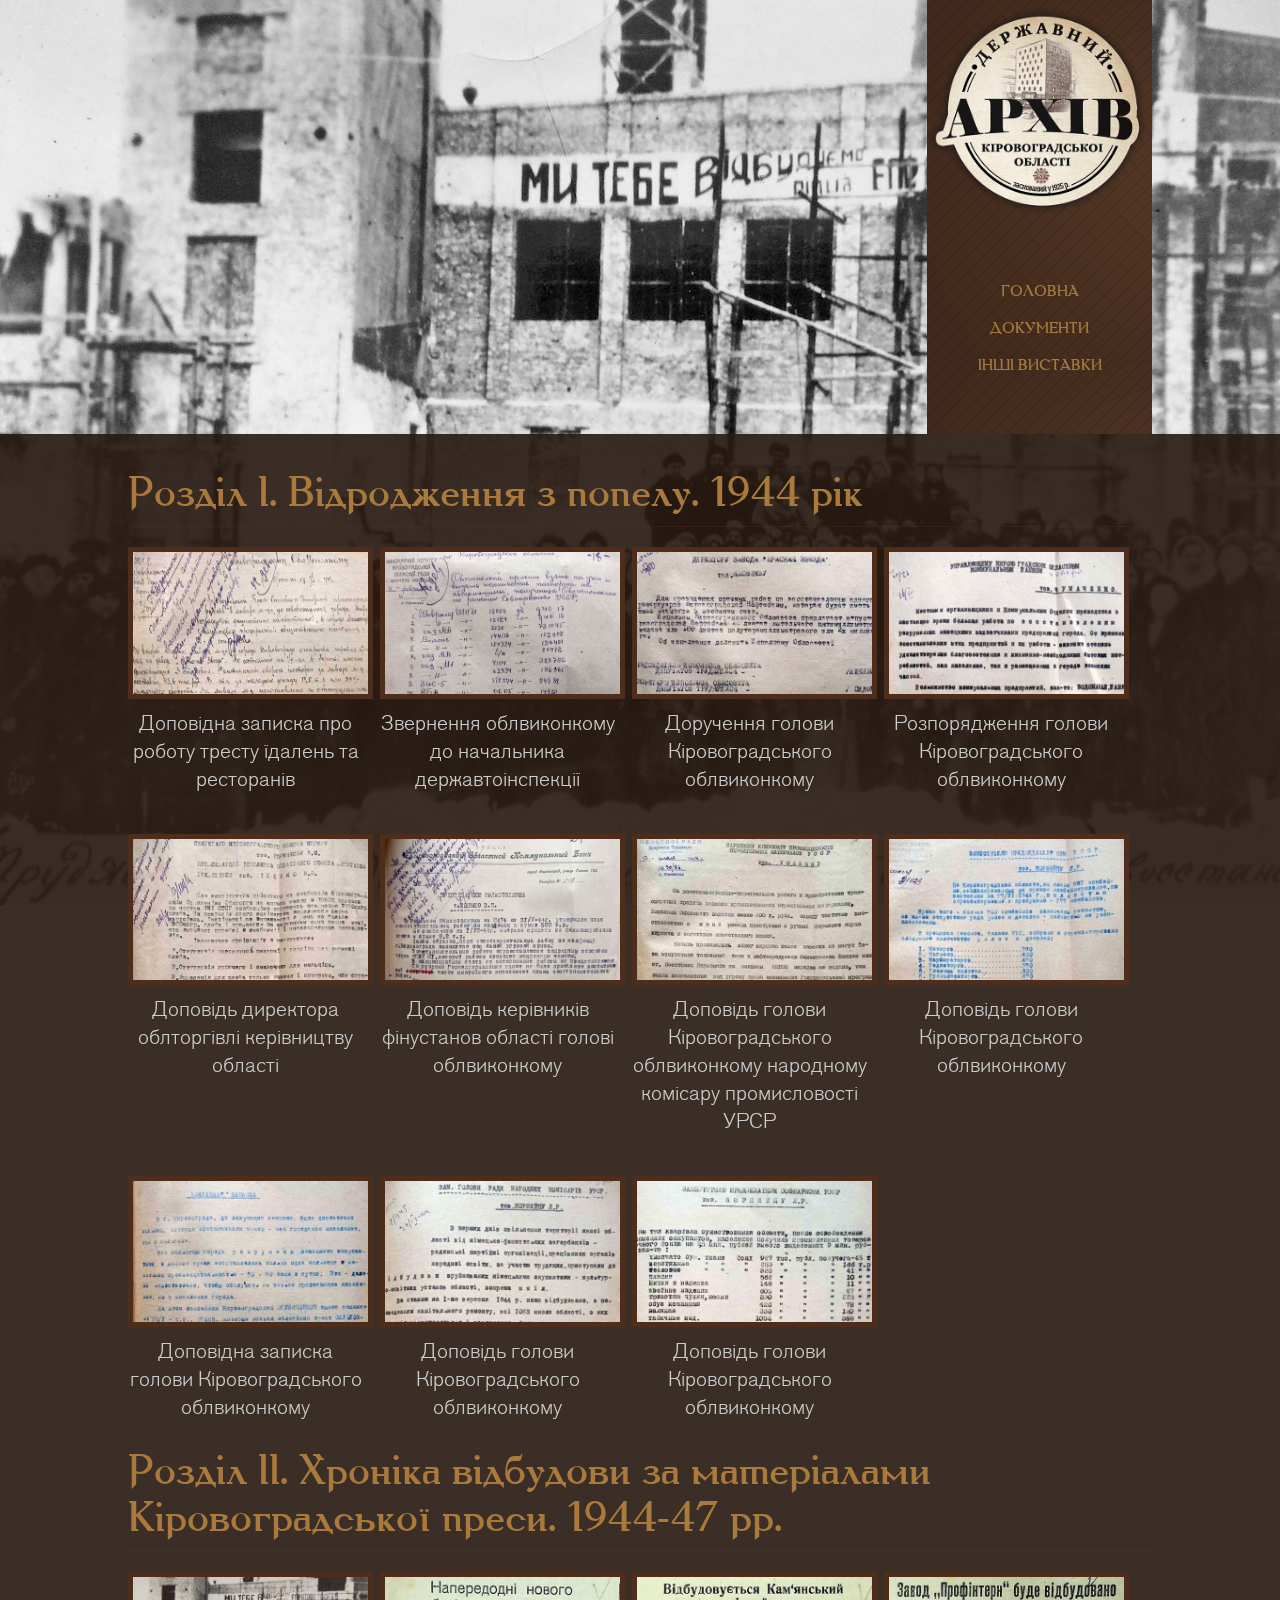
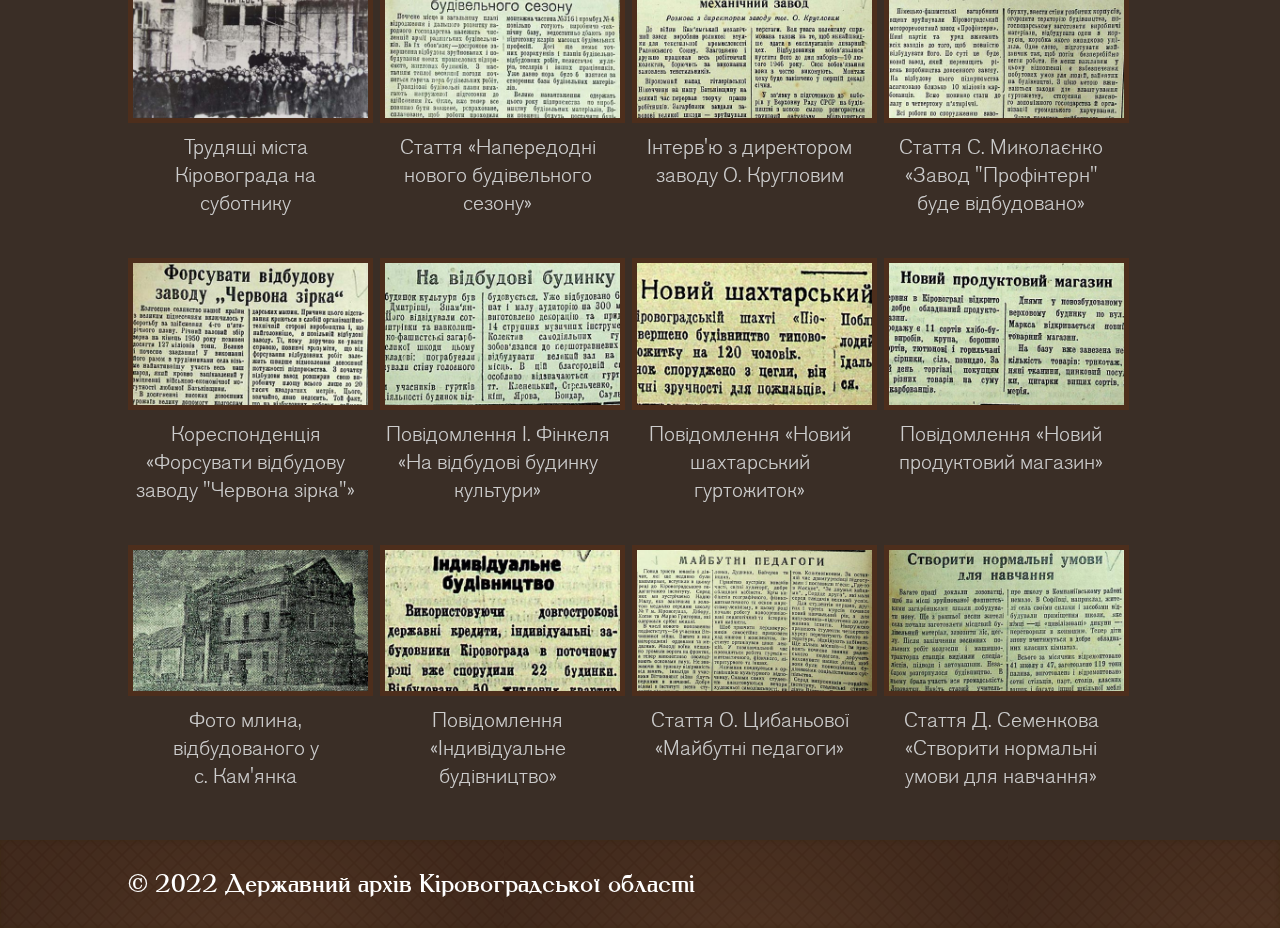
==== gallery.html @ 2d7e711f "This is a new commit for what I originally planned to be amended" ====
<!DOCTYPE HTML>
<html>
<head>
<title>Відбудова Кіровоградщини після Другої світової війни</title>
<meta http-equiv="Content-Type" content="text/html; charset=utf-8" />
<meta name="viewport" content="width=device-width, initial-scale=1, maximum-scale=1">
<link href="css/style.css" rel="stylesheet" type="text/css" media="all">
<link href="css/slider.css" rel="stylesheet" type="text/css" media="all">
<script src="js/jquery.min.js" type="text/javascript"></script>
<script src="js/slidermodernizr.custom.js"></script>
<script src="js/jquery.lighter.js" type="text/javascript"></script>
<link href="css/jquery.lighter.css" rel="stylesheet" type="text/css" />

</head>
<body>
  <!------ Background slider ------->
 	<div class="slider">
 	      <ul id="cbp-bislideshow" class="cbp-bislideshow">
					<li><img src="images/1.jpg" alt="image01"/></li>
               </ul>   
	    <script src="js/jquery.imagesloaded.min.js"></script>
		<script src="js/cbpBGSlideshow.min.js"></script>
		<script>
			$(function() {
				cbpBGSlideshow.init();
			});
		</script>
	 </div>
	 <!------ End Background slider ------->
	    <div class="wrap">
	        <div class="header">
	        	<div class="header_top">
					<div class="logo">
						<h1><a href="index.html"><img src="images/logo_dako.png" alt=""/></a></h1>
					</div>

					<div class="menu">
				     <ul class = "nice-menu" >
				       <li><a href="index.html">Головна</a></li>
				       <li><a href="#" class="active">Документи</a></li>
				       <li><a href="http://dakiro.kr-admin.gov.ua/exhibition.php#%D0%92%D0%B8%D1%81%D1%82%D0%B0%D0%B2%D0%BA%D0%B8" target="_blank">Інші виставки</a></li>
				     </ul>
                  </div>   

                </div>
             </div>
          </div>
          <div class="content">
           <div class="content_top">
           	 <div class="wrap">
           	   <h3>Розділ І. Відродження з попелу. 1944 рік</h3>
	           <div class="section group">
			   <div class="grid_1_of_4 images_1_of_4">
					 <a href="#img1_b" class="b-link-stripe b-animate-go  swipebox link-doc"><img src="images/img1.jpg" alt="" class="img-responsive"></a>
					<p class="klyatva">Доповідна записка про роботу тресту їдалень та ресторанів</p>
				</div>
				<div class="grid_1_of_4 images_1_of_4">
					<a href="#img2_b" class="b-link-stripe b-animate-go  swipebox"><img src="images/img2.jpg" alt="" class="img-responsive"></a>
					<p class="klyatva">Звернення облвиконкому до начальника державтоінспекції</p>
				</div>
				<div class="grid_1_of_4 images_1_of_4">
					<a href="#img3_b" class="b-link-stripe b-animate-go  swipebox" ><img src="images/img3.jpg" alt="" class="img-responsive"></a>
					<p class="klyatva">Доручення голови Кіровоградського облвиконкому</p>
				</div>
				<div class="grid_1_of_4 images_1_of_4">
					<a href="#img4_b" class="b-link-stripe b-animate-go  swipebox" ><img src="images/img4.jpg" alt="" class="img-responsive"></a>
					<p class="klyatva">Розпорядження голови Кіровоградського облвиконкому</p>
				</div>
		   </div>

		   <div class="section group">
				<div class="grid_1_of_4 images_1_of_4">
					<a href="#img5_b" class="b-link-stripe b-animate-go  swipebox" ><img src="images/img5.jpg" alt="" class="img-responsive"></a>
					<p class="klyatva">Доповідь директора облторгівлі керівництву області</p>
				</div>
				<div class="grid_1_of_4 images_1_of_4">
					<a href="#img6_b" class="b-link-stripe b-animate-go  swipebox" ><img src="images/img6.jpg" alt="" class="img-responsive"></a>
					<p class="klyatva">Доповідь керівників фінустанов області голові облвиконкому</p>
				</div>
				<div class="grid_1_of_4 images_1_of_4">
					<a href="#img7_b" class="b-link-stripe b-animate-go  swipebox" ><img src="images/img7.jpg" alt="" class="img-responsive"></a>
					<p class="klyatva">Доповідь голови Кіровоградського облвиконкому народному комісару промисловості УРСР</p>
				</div>
				<div class="grid_1_of_4 images_1_of_4">
					<a href="#img8_b" class="b-link-stripe b-animate-go  swipebox" ><img src="images/img8.jpg" alt="" class="img-responsive"></a>
					<p class="klyatva">Доповідь голови Кіровоградського облвиконкому</p>
				</div>
		   </div>

			<div class="section group">
                <div class="grid_1_of_4 images_1_of_4">
                    <a href="#img9_b" class="b-link-stripe b-animate-go  swipebox" ><img src="images/img9.jpg" alt="" class="img-responsive"></a>
					<p class="klyatva">Доповідна записка голови Кіровоградського облвиконкому</p>
				</div>
                <div class="grid_1_of_4 images_1_of_4">
                    <a href="#img10_b" class="b-link-stripe b-animate-go  swipebox" ><img src="images/img10.jpg" alt="" class="img-responsive"></a>
					<p class="klyatva">Доповідь голови Кіровоградського облвиконкому </p>
				</div>
                <div class="grid_1_of_4 images_1_of_4">
                    <a href="#img11_b" class="b-link-stripe b-animate-go  swipebox" ><img src="images/img11.jpg" alt="" class="img-responsive"></a>
					<p class="klyatva">Доповідь голови Кіровоградського облвиконкому</p>
				</div>
		    </div>

				 <h3>Розділ ІІ. Хроніка відбудови за матеріалами Кіровоградської преси. 1944-47 рр.</h3>
				 <div class="section group">
					 <div class="grid_1_of_4 images_1_of_4">
						 <a href="#II_img1_b" class="b-link-stripe b-animate-go  swipebox link-doc"><img src="images/II_img1.jpg" alt="" class="img-responsive"></a>
						 <p class="klyatva">Трудящі міста Кіровограда на суботнику</p>
					 </div>
					 <div class="grid_1_of_4 images_1_of_4">
						 <a href="#II_img2_b" class="b-link-stripe b-animate-go  swipebox"><img src="images/II_img2.jpg" alt="" class="img-responsive"></a>
						 <p class="klyatva">Стаття «Напередодні нового будівельного сезону»</p>
					 </div>
					 <div class="grid_1_of_4 images_1_of_4">
						 <a href="#II_img3_b" class="b-link-stripe b-animate-go  swipebox" ><img src="images/II_img3.jpg" alt="" class="img-responsive"></a>
						 <p class="klyatva">Інтерв'ю з директором заводу О.&nbsp;Кругловим</p>
					 </div>
					 <div class="grid_1_of_4 images_1_of_4">
						 <a href="#II_img4_b" class="b-link-stripe b-animate-go  swipebox" ><img src="images/II_img4.jpg" alt="" class="img-responsive"></a>
						 <p class="klyatva">Стаття С. Миколаєнко «Завод "Профінтерн" буде відбудовано»</p>
					 </div>
				 </div>

				 <div class="section group">
					 <div class="grid_1_of_4 images_1_of_4">
						 <a href="#II_img5_b" class="b-link-stripe b-animate-go  swipebox link-doc"><img src="images/II_img5.jpg" alt="" class="img-responsive"></a>
						 <p class="klyatva">Кореспонденція «Форсувати відбудову заводу "Червона зірка"»</p>
					 </div>
					 <div class="grid_1_of_4 images_1_of_4">
						 <a href="#II_img6_b" class="b-link-stripe b-animate-go  swipebox"><img src="images/II_img6.jpg" alt="" class="img-responsive"></a>
						 <p class="klyatva">Повідомлення І.&nbsp;Фінкеля «На відбудові будинку культури»</p>
					 </div>
					 <div class="grid_1_of_4 images_1_of_4">
						 <a href="#II_img7_b" class="b-link-stripe b-animate-go  swipebox" ><img src="images/II_img7.jpg" alt="" class="img-responsive"></a>
						 <p class="klyatva">Повідомлення «Новий шахтарський гуртожиток»</p>
					 </div>
					 <div class="grid_1_of_4 images_1_of_4">
						 <a href="#II_img8_b" class="b-link-stripe b-animate-go  swipebox" ><img src="images/II_img8.jpg" alt="" class="img-responsive"></a>
						 <p class="klyatva">Повідомлення «Новий продуктовий магазин»</p>
					 </div>
				 </div>

				 <div class="section group">
					 <div class="grid_1_of_4 images_1_of_4">
						 <a href="#II_img9_b" class="b-link-stripe b-animate-go  swipebox link-doc"><img src="images/II_img9.jpg" alt="" class="img-responsive"></a>
						 <p class="klyatva">Фото млина, відбудованого у с.&nbsp;Кам'янка</p>
					 </div>
					 <div class="grid_1_of_4 images_1_of_4">
						 <a href="#II_img10_b" class="b-link-stripe b-animate-go  swipebox"><img src="images/II_img10.jpg" alt="" class="img-responsive"></a>
						 <p class="klyatva">Повідомлення «Індивідуальне будівництво»</p>
					 </div>
					 <div class="grid_1_of_4 images_1_of_4">
						 <a href="#II_img11_b" class="b-link-stripe b-animate-go  swipebox" ><img src="images/II_img11.jpg" alt="" class="img-responsive"></a>
						 <p class="klyatva">Стаття О.&nbsp;Цибаньової «Майбутні педагоги»</p>
					 </div>
					 <div class="grid_1_of_4 images_1_of_4">
						 <a href="#II_img12_b" class="b-link-stripe b-animate-go  swipebox" ><img src="images/II_img12.jpg" alt="" class="img-responsive"></a>
						 <p class="klyatva">Стаття Д.&nbsp;Семенкова «Створити нормальні умови для навчання»</p>
					 </div>
				 </div>
				 </div>
         </div>
			   <!-- Lightbox begin -->
			   <a href="#close" class="lightbox" id="img1_b">
				   <div class="light-div group">
					   <p class="light-div-box-text-header">Доповідна записка про роботу тресту їдалень та ресторанів <br>після звільнення міста Кіровограда від гітлерівських загарбників.</p><br>
					   <p class="light-div-box-text" style="text-align: center">ДАКірО, Ф.Р-2860, оп.1, спр. 252, арк. 17, 17 зв.</p>
					   <img src="images/doc1.1.jpg">
					   <img src="images/doc1.2.jpg">
				   </div>
			   </a>
			   <a href="#close" class="lightbox" id="img2_b">
				   <div class="light-div group">
					   <p class="light-div-box-text-header">Звернення облвиконкому до начальника державтоінспекції УМ НКВС у Кіровоградській області <br>про взяття на облік автомобілів, отриманих за рішення Раднаркому УРСР.</p><br>
					   <p class="light-div-box-text" style="text-align: center">ДАКірО, Ф.Р-2860, оп.1, спр. 252, арк. 18</p>
					   <img src="images/doc2.jpg"><br>
				   </div>
			   </a>
			   <a href="#close" class="lightbox" id="img3_b">
				   <div class="light-div group">
					   <p class="light-div-box-text-header">Доручення голови Кіровоградського облвиконкому про виділення листового заліза для ремонту резервуарів <br>нафтобази надіслане до виконання директору заводу «Червона зірка».</p><br>
					   <p class="light-div-box-text" style="text-align: center">ДАКірО, Ф.Р-2860, оп.1, спр. 252, арк. 60</p>
					   <img src="images/doc3.jpg">
				   </div>
			   </a>
			   <a href="#close" class="lightbox" id="img4_b">
				   <div class="light-div group">
					   <p class="light-div-box-text-header-many">Розпорядження голови Кіровоградського облвиконкому <br>керуючому Кіровоградським обласним комунальним банком про кредитування комунальних установ міста.</p><br>
					   <p class="light-div-box-text" style="text-align: center">ДАКірО, Ф.Р-2860, оп.1, спр. 252, арк. 63</p>
					   <img src="images/doc4.jpg"><br>
				   </div>
			   </a>
			   <a href="#close" class="lightbox" id="img5_b">
				   <div class="light-div group">
					   <p class="light-div-box-text-header">Доповідь директора облторгівлі керівництву області <br>про проблеми з постачанням області продовольчими товарами.</p><br>
					   <p class="light-div-box-text" style="text-align: center">ДАКірО, Ф.Р-2860, оп.1, спр. 252, арк. 161, 161 зв.</p>
					   <img src="images/doc5.1.jpg"><br>
					   <img src="images/doc5.2.jpg"><br>
				   </div>
			   </a>
			   <a href="#close" class="lightbox" id="img6_b">
				   <div class="light-div group">
					   <p class="light-div-box-text-header-many">Доповідь керівників фінустанов області голові облвиконкому <br>про стан фінансування відновлення житлового фонду м. Кіровограда.</p><br>
					   <p class="light-div-box-text" style="text-align: center">ДАКірО, Ф.Р-2860, оп.1, спр. 246, арк. 324, 324 зв.</p>
					   <img src="images/doc6.1.jpg">
					   <img src="images/doc6.2.jpg">
				   </div>
			   </a>
			   <a href="#close" class="lightbox" id="img7_b">
				   <div class="light-div group">
					   <p class="light-div-box-text-header-many">Доповідь голови Кіровоградського облвиконкому народному комісару промисловості УРСР <br>про стан забезпечення паливом та будівельними матеріалами для відбудови області.</p><br>
					   <p class="light-div-box-text" style="text-align: center">ДАКірО, Ф.Р-2860, оп.1, спр. 251, арк. 32</p>
					   <img src="images/doc7.jpg">
				   </div>
			   </a>
			   <a href="#close" class="lightbox" id="img8_b">
				   <div class="light-div group">
					   <p class="light-div-box-text-header">Доповідь голови Кіровоградського облвиконкому <br>заступнику голови українського уряду про стан ремонту комбайнів в області. </p><br>
					   <p class="light-div-box-text" style="text-align: center">ДАКірО, Ф.Р-2860, оп.1, спр. 251, арк. 33</p>
					   <img src="images/doc8.jpg"><br>
				   </div>
			   </a>
			   <a href="#close" class="lightbox" id="img9_b">
				   <div class="light-div group">
					   <p class="light-div-box-text-header-many">Доповідна записка голови Кіровоградського облвиконкому <br>заступнику голови раднаркому УРСР про необхідність будівництва млинів у м. Кіровограді.</p><br>
					   <p class="light-div-box-text" style="text-align: center">ДАКірО, Ф.Р-2860, оп.1, спр. 251, арк. 41</p>
					   <img src="images/doc9.jpg">
				   </div>
			   </a>
			   <a href="#close" class="lightbox" id="img10_b">
				   <div class="light-div group">
					   <p class="light-div-box-text-header-many">Доповідь голови Кіровоградського облвиконкому <br>заступнику голови українського уряду про відбудову шкіл у Кіровоградській області. </p><br>
					   <p class="light-div-box-text" style="text-align: center">ДАКірО, Ф.Р-2860, оп.1, спр. 251, арк. 52</p>
					   <img src="images/doc10.jpg"><br>
				   </div>
			   </a>
			   <a href="#close" class="lightbox" id="img11_b">
				   <div class="light-div group">
					   <p class="light-div-box-text-header-many">Доповідь голови Кіровоградського облвиконкому <br>заступнику голови українського уряду про забезпечення області промисловими товарами широкого вжитку. </p><br>
					   <p class="light-div-box-text" style="text-align: center">ДАКірО, Ф. Р-2860, оп.1, спр. 251, арк. 82</p>
					   <img src="images/doc11.jpg"><br>
				   </div>
			   </a>

			  <a href="#close" class="lightbox" id="II_img1_b">
				  <div class="light-div group">
					  <p class="light-div-box-text-header-many">Трудящі міста Кіровограда на суботнику з відбудови Кіровоградської електростанції.</p><br>
					  <p class="light-div-box-text" style="text-align: center">ДАКірО, колекція фотодокументів, П-8573</p>
					  <img src="images/IIdoc_1.jpg"><br>
				  </div>
			  </a>
			  <a href="#close" class="lightbox" id="II_img2_b">
				  <div class="light-div group">
					  <p class="light-div-box-text-header-many">Стаття «Напередодні нового будівельного сезону» <br>про проблеми та перспективи будівельних планів на Кіровоградщині.</p><br>
					  <p class="light-div-box-text" style="text-align: center">ДАКірО, ДІФ, газета «Кіровоградська правда», 03.03.1946, № 46, с. 1, інв. № 1459</p>
					  <img src="images/IIdoc_2.jpg"><br>
				  </div>
			  </a>
			  <a href="#close" class="lightbox" id="II_img3_b">
				  <div class="light-div group">
					  <p class="light-div-box-text-header-many">Інтерв'ю з директором заводу О.&nbsp;Кругловим <br>«Відбудовується Кам'янський механічний завод».</p><br>
					  <p class="light-div-box-text" style="text-align: center">ДАКірО, ДІФ, газета «Кіровоградська правда», 29.12.1945, №241, с. 1, інв. № 1456</p>
					  <img src="images/IIdoc_3.jpg"><br>
				  </div>
			  </a>
			  <a href="#close" class="lightbox" id="II_img4_b">
				  <div class="light-div group">
					  <p class="light-div-box-text-header-many">Стаття С. Миколаєнко «Завод "Профінтерн" буде відбудовано». </p><br>
					  <p class="light-div-box-text" style="text-align: center">ДАКірО, ДІФ, газета «Кіровоградська правда», 06.04.1946, № 70, с. 2, інв. № 1460</p>
					  <img src="images/IIdoc_4.jpg"><br>
				  </div>
			  </a>
			  <a href="#close" class="lightbox" id="II_img5_b">
				  <div class="light-div group">
					  <p class="light-div-box-text-header-many">Кореспонденція «Форсувати відбудову заводу "Червона зірка"».</p><br>
					  <p class="light-div-box-text" style="text-align: center">ДАКірО, ДІФ, газета «Кіровоградська правда», 07.04.1946, № 71, с. 1, інв. № 1460</p>
					  <img src="images/IIdoc_5.jpg"><br>
				  </div>
			  </a>
			  <a href="#close" class="lightbox" id="II_img6_b">
				  <div class="light-div group">
					  <p class="light-div-box-text-header-many">Повідомлення І. Фінкеля «На відбудові будинку культури» <br>про заклад культури с. Дмитрівка Знам’янського району.</p><br>
					  <p class="light-div-box-text" style="text-align: center">ДАКірО, ДІФ, газета «Кіровоградська правда», 28.04.1946, № 84, с. 3, інв. № 1460</p>
					  <img src="images/IIdoc_6.jpg"><br>
				  </div>
			  </a>
			  <a href="#close" class="lightbox" id="II_img7_b">
				  <div class="light-div group">
					  <p class="light-div-box-text-header-many">Повідомлення «Новий шахтарський гуртожиток».</p><br>
					  <p class="light-div-box-text" style="text-align: center">ДАКірО, ДІФ, газета «Кіровоградська правда», 11.06.1946, № 113, с. 5, інв. № 1462</p>
					  <img src="images/IIdoc_7.jpg"><br>
				  </div>
			  </a>
			  <a href="#close" class="lightbox" id="II_img8_b">
				  <div class="light-div group">
					  <p class="light-div-box-text-header-many">Повідомлення «Новий продуктовий магазин».</p><br>
					  <p class="light-div-box-text" style="text-align: center">ДАКірО, ДІФ, газета «Кіровоградська правда», 14.06.1946, № 115, с. 4, інв. № 1462</p>
					  <img src="images/IIdoc_8.jpg"><br>
				  </div>
			  </a>
			  <a href="#close" class="lightbox" id="II_img9_b">
				  <div class="light-div group">
					  <p class="light-div-box-text-header-many">Фото млина, відбудованого у с. Кам'янка. Автор – Г. Вєрушкін.</p><br>
					  <p class="light-div-box-text" style="text-align: center">ДАКірО, ДІФ, газета «Кіровоградська правда», 16.06.1946, № 117, с.35, інв. № 1462</p>
					  <img src="images/IIdoc_9.jpg"><br>
				  </div>
			  </a>
			  <a href="#close" class="lightbox" id="II_img10_b">
				  <div class="light-div group">
					  <p class="light-div-box-text-header-many">Повідомлення «Індивідуальне будівництво».</p><br>
					  <p class="light-div-box-text" style="text-align: center">ДАКірО, ДІФ, газета «Кіровоградська правда», 19.06.1946, № 119, с. 1, інв. № 1462</p>
					  <img src="images/IIdoc_10.jpg"><br>
				  </div>
			  </a>
			  <a href="#close" class="lightbox" id="II_img11_b">
				  <div class="light-div group">
					  <p class="light-div-box-text-header-many">Стаття О. Цибаньової «Майбутні педагоги» <br>про відновлення діяльності Кіровоградського педагогічного інституту.</p><br>
					  <p class="light-div-box-text" style="text-align: center">ДАКірО, ДІФ, газета «Кіровоградська правда», 22.09.1946, № 187, с. 2, інв. № 1465</p>
					  <img src="images/IIdoc_11.jpg"><br>
				  </div>
			  </a>
			  <a href="#close" class="lightbox" id="II_img12_b">
				  <div class="light-div group">
					  <p class="light-div-box-text-header-many">Стаття Д. Семенкова «Створити нормальні умови для навчання» <br>про відбудову середньої школи у с. Лозоватка.</p><br>
					  <p class="light-div-box-text" style="text-align: center">ДАКірО, ДІФ, газета «Кіровоградська правда», 09.07.1947, № 148, с. 5, інв. № 1470</p>
					  <img src="images/IIdoc_12.jpg"><br>
				  </div>
			  </a>






			   <!-- Lightbox end -->
       </div>




	   <!--<link rel="stylesheet" href="css/swipebox.css">
		<script src="js/jquery.swipebox.min.js"></script> 
		<script type="text/javascript">
					jQuery(function($) {
						$(".swipebox").swipebox();
					});
		</script>-->
     </div>
             <div class="footer">
              	 <div class="wrap">
              	 	<div class="copy_right">
				       <h4>&copy; 2022 Державний архів Кіровоградської області</h4>
		      	    </div>
          		 </div>
            </div> 	  
     </body>
 </html>
---- css/style.css ----
/* reset */
html,body,div,span,applet,object,iframe,h1,h2,h3,h4,h5,h6,p,blockquote,pre,a,abbr,acronym,address,big,cite,code,del,dfn,em,img,ins,kbd,q,s,samp,small,strike,strong,sub,sup,tt,var,b,u,i,dl,dt,dd,ol,nav ul,nav li,fieldset,form,label,legend,table,caption,tbody,tfoot,thead,tr,th,td,article,aside,canvas,details,embed,figure,figcaption,footer,header,hgroup,menu,nav,output,ruby,section,summary,time,mark,audio,video{margin:0;padding:0;border:0;font-size:100%;font:inherit;vertical-align:baseline;}
article, aside, details, figcaption, figure,footer, header, hgroup, menu, nav, section {display: block;}
ol,ul{list-style:none;margin:0;padding:0;}
blockquote,q{quotes:none;}
blockquote:before,blockquote:after,q:before,q:after{content:'';content:none;}
table{border-collapse:collapse;border-spacing:0;}
/* start editing from here */
a{text-decoration:none;}
.txt-rt{text-align:right;}/* text align right */
.txt-lt{text-align:left;}/* text align left */
.txt-center{text-align:center;}/* text align center */
.float-rt{float:right;}/* float right */
.float-lt{float:left;}/* float left */
.clear{clear:both;}/* clear float */
.pos-relative{position:relative;}/* Position Relative */
.pos-absolute{position:absolute;}/* Position Absolute */
.vertical-base{	vertical-align:baseline;}/* vertical align baseline */
.vertical-top{	vertical-align:top;}/* vertical align top */
.underline{	padding-bottom:5px;	border-bottom: 1px solid #eee; margin:0 0 20px 0;}/* Add 5px bottom padding and a underline */
nav.vertical ul li{	display:block;}/* vertical menu */
nav.horizontal ul li{	display: inline-block;}/* horizontal menu */
img{max-width:100%;}
/*end reset*/
@font-face {
      font-family: 'caviar_dreamsregular';
      src: url(../fonts/CaviarDreams-webfont.ttf) format('truetype');
}
@font-face {
    font-family: 'fontleroybrownregular';
    src:url(../fonts/FontleroyBrown-webfont.ttf) format('truetype');
}
@font-face {
	font-family: 'behrens_antiquaregular';
	src: url('../fonts/behrens_antiqua_regular-webfont.eot');
	src: url('../fonts/behrens_antiqua_regular-webfont.eot?#iefix') format('embedded-opentype'),
	url('../fonts/behrens_antiqua_regular-webfont.woff2') format('woff2'),
	url('../fonts/behrens_antiqua_regular-webfont.woff') format('woff'),
	url('../fonts/behrens_antiqua_regular-webfont.ttf') format('truetype'),
	url('../fonts/behrens_antiqua_regular-webfont.svg#behrens_antiquaregular') format('svg');
	font-weight: normal;
	font-style: normal;
}
@font-face {
	font-family: 'Banco';
	src: url('../fonts/subset-BancoNormal.eot');
	src: url('../fonts/subset-BancoNormal.eot?#iefix') format('embedded-opentype'),
	url('../fonts/subset-BancoNormal.woff2') format('woff2'),
	url('../fonts/subset-BancoNormal.woff') format('woff'),
	url('../fonts/subset-BancoNormal.ttf') format('truetype'),
	url('../fonts/subset-BancoNormal.svg#BancoNormal') format('svg');
	font-weight: normal;
	font-style: normal;
}
@font-face {
	font-family: 'cubadak_rus_by_daymariusRg';
	src: url('../fonts/cubadak-webfont.eot');
	src: url('../fonts/cubadak-webfont.eot?#iefix') format('embedded-opentype'),
	url('../fonts/cubadak-webfont.woff2') format('woff2'),
	url('../fonts/cubadak-webfont.woff') format('woff'),
	url('../fonts/cubadak-webfont.ttf') format('truetype');
	font-weight: normal;
	font-style: normal;
}
@font-face {
	font-family: 'akzidenz-grotesk_prolight';
	src: url('../fonts/akzidenzgroteskpro-light-webfont.eot');
	src: url('../fonts/akzidenzgroteskpro-light-webfont.eot?#iefix') format('embedded-opentype'),
	url('../fonts/akzidenzgroteskpro-light-webfont.woff2') format('woff2'),
	url('../fonts/akzidenzgroteskpro-light-webfont.woff') format('woff'),
	url('../fonts/akzidenzgroteskpro-light-webfont.ttf') format('truetype');
	font-weight: normal;
	font-style: normal;
}


body{
	 font-family:Arial, Helvetica, sans-serif;
	  background:url(../images/2.jpg) no-repeat center fixed;
     -webkit-background-size: cover;
	 -moz-background-size: cover;
	-o-background-size: cover;
	 background-size: cover;
	 background-position: center;
 }
.klyatva{
	font-family: 'akzidenz-grotesk_prolight';
	display: block;
	margin: 0 auto;
	color: #CCCCCC;
	font-size: 1.3em;
	text-align: center;
	padding-top: 10px;
}
 .wrap {
	width:80%;
	margin: 0 auto;
	transition:all .2s linear;
	-moz-transition:all .2s linear;/* firefox */
	-webkit-transition:all .2s linear; /* safari and chrome */
	-o-transition:all .2s linear; /* opera */
	-ms-transition:all .2s linear;
}
.header{
	 float:right;
	 width:225px;
	 clear:both;
}
.header_top{
	background:url(../images/bg.png);
}
.menu {
	padding:50px 0;
}
.menu li a{
  display:block;
  font-size:1em;
  color:#A3793D;
  font-family: 'behrens_antiquaregular';
  padding:10px 0px;
  text-align:center;
  text-transform:uppercase;
	 -webkit-transition: all .9s;
	-moz-transition: all .9s;
	-o-transition: all .9s;
	-ms-transition: all .9s;
	transition: all .9s;
}
.menu li:hover a{
  background:url(../images/menu-hover.png) center ;
  color:#FFF;
}
.menu li:active a{
	background:url(../images/menu-hover.png) center ;
	color:#FFF;
}
a.documents{
	color:#CC9966;
}
a.documents:hover{
	text-decoration: underline;

}
.logo {
	text-align:center;
}
/**** Content *****/
.introduction {
	padding: 30px 0;
	background:rgba(39, 22, 11, 0.91);
	clear:both;
}
.section {
	clear: both;
	padding: 0px;
	margin: 0px;
}
.group:before,
.group:after {
    content:"";
    display:table;
}
.group:after {
    clear:both;
}
.group {
    zoom:1;
}
.cont{
	display: block;
	float:left;
	margin: 1% 0 1% 0;
}
.rsidebar{
	display: block;
	float:left;
	margin: 1% 1.6% 1% 0;
} 	
.introduction_desc {
	width: 63.1%;
	padding:1.5%; 
}
.introduction_img {
	width: 29.2%;
	padding:0 1.5%; 
}
.introduction-img img{
	border:5px solid #4D2E1C;
}
.introduction-img img:hover{
	box-shadow: 0 0 10px 5px rgba(153, 102, 51, 1);
	transition-duration: .2s;
}
.introduction  h1{
	font-family: 'cubadak_rus_by_daymariusRg';
	font-weight: 400;
	font-size:3.5em;
	color:#FFF;
}
.introduction  h1 span{
	color:#A5793A;
	font-weight: 300;

}
.introduction  p{
	font-family: 'akzidenz-grotesk_prolight';
	font-size:1.4em;
	color: #fcf4ce;
	padding-top:10px;
	line-height:1.3em;
	text-indent: 24px;
}
/**** Footer *****/
.footer{
	padding:30px 0;
	background:url(../images/bg.png);
	clear:both;	
	box-shadow:inset 0px 0px 5px rgba(56, 40, 15, 0.6);
	-webkit-box-shadow:inset 0px 0px 5px rgba(56, 40, 15, 0.6);
	-moz-box-shadow:inset 0px 0px 5px rgba(56, 40, 15, 0.6);
	-o-box-shadow:inset 0px 0px 5px rgba(56, 40, 15, 0.6);
}
.copy_right{
	text-align:left;
 }
 .copy_right h4{
	font-size:1.7em;
	color:#FFF;
	 font-family: 'behrens_antiquaregular';
 }
 .copy_right h4 span{
 	text-transform: uppercase;
	font-size: 3em;
	color:#AA7A3D;
	vertical-align:middle;
 }
 .copy_right h4 a{
   color:#EEE;
   text-decoration:underline;
   transition: all 300ms!important;
	-webkit-transition: all 300ms!important;
	-moz-transition: all 300ms!important;
 }
 .copy_right h4 a:hover{
 	color:#FFF;
	text-decoration:none;
 }
 /***** ABout ******/
.content_top{
	padding: 30px 0;
	background:rgba(39, 25, 16, 0.91);
	clear:both;
}
/*  GRID OF THREE   ============================================================================= */
.section {
	clear: both;
	padding: 0px;
	margin: 0px;
}
.group:before,
.group:after {
    content:"";
    display:table;
}
.group:after {
    clear:both;
}
.group {
    zoom:1;
}
.col_1_of_3{
	display: block;
	float:left;
	margin: 1% 0 1% 1.6%;
}
.col_1_of_3:first-child { margin-left: 0; }

.span_1_of_3 {
	width: 29.2%;
	padding:1.5%; 
}
.content_top h3{
	font-size:2.8em;
	color:#AA7A3D;
	padding: 5px 0;
	font-family: 'behrens_antiquaregular';
	border-bottom:1px solid rgba(92, 49, 49, 0.29);
	padding-bottom:10px;
}
.span_1_of_3  p{
	font-size:0.85em;
	color:#664617;
	line-height: 1.8em;
	padding:5px 0;	
}
.span_1_of_3 p span {
	font-size:1.2em;
	color:#FFF;
	font-family: 'caviar_dreamsregular';
}
.achive_list ul{
	float:left;
	width:48%;
}
.achive_list ul.list2{
	margin-left:4%;
}
.achive_list li a{
	color:#CCC;
	font-size:1em;
	display:block;
	font-family: 'caviar_dreamsregular';
	background: url(../images/list-icon.png) no-repeat 0;
	padding:8px 0 8px 15px;
	transition: 0.5s ease;
	-moz-transition: 0.5s ease;
	-o-transition: 0.5s ease;
	-webkit-transition: 0.5s ease;
}
.achive_list li a:hover{
	color:#FFF;
	text-decoration:underline;
}
.sub_grid {
	border-bottom:1px dashed rgba(92, 49, 49, 0.29);
	padding:15px 0;
}
.sub_grid_data h4 a{
	color: #B9B9B9;
	font-size:1.2em;
	font-family: 'caviar_dreamsregular';
	background: url(../images/list-icon.png) no-repeat 0 6px;
	padding: 0px 0 0px 15px;
	transition: 0.5s ease;
	-moz-transition: 0.5s ease;
	-o-transition: 0.5s ease;
	-webkit-transition: 0.5s ease;
}
.sub_grid_data h4 a:hover{
	color:#FFF;
}
.sub_grid_data p {
	font-size:0.85em;
	color:#664617;
	line-height: 1.8em;
	padding:5px 0;
}
.catch-me{
	text-align:center;
	padding:30px 0px;
}
.catch-me ul li{
	display:inline-block;
}
.catch-me h3{
	font-family: 'caviar_dreamsregular';
	color: #FFF;
	font-size:3em;
	padding-bottom:12px;
	text-transform: uppercase;
	border:none;
}
.catch-me p{
	color:#EEE;
	font-size:0.85em;
	line-height: 1.8em;
	width:70%;
	margin: 0 auto;
	padding-bottom:25px;
}
.catch-me ul li a{
	display: block;
	margin: 0px 10px;
}
.catch-me ul li a img{
	border-radius:5em;
	-webkit-border-radius:5em;
	-moz-border-radius:5em;
	-o-border-radius: 5em;	
}
/****** Gallery ****/
/*  GRID OF Four   ============================================================================= */
.section {
	clear: both;
	padding: 0px;
	margin: 0px;
}
.group:before,
.group:after {
    content:"";
    display:table;
}
.group:after {
    clear:both;
}
.group {
    zoom:1;
}
.grid_1_of_4{
	display: block;
	float:left;
	margin: 2% 0 2% 1.6%;
}
.grid_1_of_4:first-child { 
	margin-left: 0; 
} 
.images_1_of_4 {
	width:23%;
	position:relative;
}
.images_1_of_4  img{
	max-width:100%;
	display:block;
	padding:4px;
	background:#4D2E1C;
	border:1px solid #4D2E1C;
}
.images_1_of_4 img:hover{
	box-shadow: 0 0 5px 2px rgba(153, 102, 51, 1);
}
.zoom-icon {
	position: absolute;
	opacity: 0;
	filter: alpha(opacity=0);
	-ms-filter: "progid:DXImageTransform.Microsoft.Alpha(opacity=0)";
	background: rgba(64, 72, 109, 0.61);
	display: block;
	left: 0;
	top: -152px;
	width: 290px;
	height: 219px;
	background: url(../images/zoom.png) center center no-repeat;
	cursor: pointer;
	-webkit-transition: all .2s ease-in-out;
	-moz-transition: all .2s ease-in-out;
	-o-transition: all .2s ease-in-out;
}
.images_1_of_4 .zoom-icon {
	top: -50px;
	width:100%;
	height: 182px;	
}
.images_1_of_4 a:hover .zoom-icon {
	top: 0;
	opacity: 1;
	filter: alpha(opacity=99); /* internet explorer */
	-ms-filter: "progid:DXImageTransform.Microsoft.Alpha(opacity=99)"; /*IE8*/
}
/*  Contact Form  ============================================================================= */
.section {
	clear: both;
	padding: 0px;
	margin: 0px;
}
.group:before,
.group:after {
    content:"";
    display:table;
}
.group:after {
    clear:both;
}
.group {
    zoom:1;
}
.col{
	display: block;
	float:left;
	margin: 1% 0 1% 1.6%;
}
.col:first-child{
	margin-left:0;
}	
.span_2_of_3 {
	width: 63.1%;
	padding:1.5%; 
}
.span_1_of_3 {
	width: 29.2%;
	padding:1.5%; 
}
.contact-form{
	position:relative;
	padding-bottom:30px;
	margin-top:15px;
}
.contact-form div{
	padding:3px 0;
}
.contact-form span{
	display:block;
	font-size:0.8125em;
	color:#8F5B0F;
	padding-bottom:5px;
	font-family :verdana, arial, helvetica, helve, sans-serif;
}
.contact-form input[type="text"],.contact-form textarea{
		    padding:8px;
			display:block;
			width:95%;
			background:#1F1200;
			border: 1px solid rgba(255, 255, 255, 0);
			outline:none;
			color:#FFF;
			font-size:1.1em;
			font-family:Arial, Helvetica, sans-serif;
			-webkit-appearance:none;
			transition: border-color 0.3s;
			-o-transition: border-color 0.3s;
			-ms-transition: border-color 0.3s;
			-moz-transition: border-color 0.3s;
			-webkit-transition: border-color 0.3s;
}
.contact-form textarea{
		resize:none;
		height:120px;		
}
.contact-form input[type="text"]:focus,.contact-form textarea:focus{
	border:1px solid rgba(170, 122, 61, 0.34);
}
.contact-form input[type="submit"]{
	font-size:1em;
	cursor: pointer;
	text-transform: uppercase;
	color:#FFF;
	padding:10px 20px;
	border: 0;
	-moz-background-clip: padding;
	-webkit-background-clip: padding-box;
	background-clip: padding-box;
	-webkit-appearance: none;
	transition: all .5s;
	-webkit-transition: all .5s;
	background-color:#AD6A0A;
	font-family:Arial, Helvetica, sans-serif;
	-webkit-appearance:none;
    position:absolute;
    right:0;
}
.contact-form input[type="submit"]:hover{
	    padding: 10px 35px;
	    color:#AD6A0A;
		background:#FFF;
}
.company_address{
	padding-top:5px;
}
.company_address h5{
	font-size:.85em;
	color:#FFF;
	font-weight:bold;
}
.company_address p{
	font-size:0.8125em;
	color:#664617;
	padding:5px 0;
	font-family :verdana, arial, helvetica, helve, sans-serif;
}
.company_address p span a{
	text-decoration:underline;
	color:#885A16;
	cursor:pointer;
}
.company_address p span:hover,.company_address p span a:hover{
	color:#FFF;
}
.map{
	margin:15px 0;
}

/*
*/

.lightbox {
	/** определяем базовый стиль lightbox */
	position: fixed;
	overflow: auto;
	z-index: 9999;
	width: 0;
	height: 0;
	text-align: center;
	text-decoration: none;
	top: 0;
	left: 0;
	background: rgba(0,0,0,0.8);
}

.lightbox img {
	/** базовый стиль изображений lightbox*/
    display:inline-block;
    margin: 20px 10px auto;
	width:auto;
	height: auto;
	/** полная прозрачность изначально */
	opacity: 0;
    border:5px solid #4D2E1C;
	/** тени у картинок - это по желанию */
	-moz-box-shadow: 0px 0px 10px rgba(0, 0, 0, 0.8);
	-webkit-box-shadow: 0px 0px 10px rgba(0, 0, 0, 0.8);
	box-shadow: 0px 0px 10px rgba(0, 0, 0, 0.8);
	/* трансформация прозрачности при открытии  */
	-webkit-transition: opacity 500ms ease-in;
	-moz-transition: opacity 500ms ease-in;
	transition: opacity 500ms ease-in;
}
.lightbox:target {
	/** активируем lightbox при нажатии */
	width: auto;
	height: auto;
	bottom: 0;
	right: 0;
	/** удаляем контур по умолчанию */
	outline: none;
}
.lightbox:target img {
	/** делаем элемент непрозрачным  */
	opacity: 1;
}
.light-div-box-text-header{
    clear: both;
    color: #FFFFFF;
    font-family: 'akzidenz-grotesk_prolight';
    font-size: 1.5em;
    line-height: 2em;
}
.light-div-box-text-header-many{
	clear: both;
	color: #FFFFFF;
	font-family: 'akzidenz-grotesk_prolight';
	font-size: 1.5em;
	line-height: 2em;
}
.light-div-box-text{
    clear: both;
	color: #FFFFFF;
	text-indent: 2em;
	font-size: 1em;
	padding-bottom: 5px;
}
.light-div{
    text-align: center;
    position:relative;
	margin:20px auto;
	width: auto;
	cursor: default;
	text-decoration: none;
    overflow: hidden;
}


/**************** Media Quries ************************/
 @media all and (max-width:1024px){
 	.wrap{
 		width:90%;
 	}
 	.introduction h1{
 		font-size:3.5em;
 	}
 	.introduction p{
 		font-size:1.2em;
 	}
 	.images_1_of_4 .zoom-icon{
		 background-size:26%;
		 height:133px;
	 }
	 .catch-me ul li a{
		 margin:0;
	 }
	 .content_top h3{
		font-size:2.3em;
	 }
	 .catch-me ul li a img {
		width: 76%;
	 }
	 .catch-me h3 {
		font-size: 2.5em;
	 }
     .lightbox img{
         width:350px;
     }
 }
 @media all and (max-width:991px){
	.introduction h1 {
		font-size: 3.1em;
	}
	.content_top h3 {
		font-size: 2.3em;
	}
	.catch-me ul li a img {
		width: 68%;
	}
}
@media all and (max-width:900px){
	.menu {
		padding: 76px 0;
	}
	.introduction h1 {
		font-size: 2.9em;
	}
	.introduction p {
		font-size: 1.1em;
	}
	.images_1_of_4 a:hover .zoom-icon {
		background-size: 44%;
	}
	.images_1_of_4 .zoom-icon {
		left: 19%;
		width: 66%;
	}
}
 @media all and (max-width:800px){
 	.wrap{
 		width:95%;
 	}
 	.menu{
 		padding:50px 0;
 	}
 		.introduction p{
 		font-size:1em;
 	}
 	.images_1_of_4 .zoom-icon{
 		height:135px;
	 }
	 .introduction h1 {
		font-size: 2.7em;
	}
	.images_1_of_4 .zoom-icon {
		height: 115px;
	}
	.catch-me p {
		width: 81%;
	}
	.span_1_of_3 {
		width: 60%;
	}
	.contact-form input[type="text"], .contact-form textarea {
		width: 96%;
	}	
	.span_1_of_3 {
		width: 80%;
	}
 }
 @media all and (max-width:768px){
	.logo {
		padding: 35px 0;
	}
	.logo img {
		width: 72%;
	}
	.introduction h1 {
		font-size: 2.5em;
	}
	.content_top h3 {
		font-size: 2em;
	}
	.copy_right h4 span {
		font-size: 2.5em;
	 }
	 .catch-me p {
		width: 86%;
	}
}
@media all and (max-width:736px){
	.introduction h1 {
		font-size: 2.4em;
	}
	.catch-me ul li a img {
		width: 54%;
	}
	.sub_grid_data h4 a {
		font-size: 1.1em;
	}
}	
 @media all and (max-width:667px){
	.logo {
		padding: 25px 0;
	}
	.images_1_of_4 .zoom-icon {
		height: 100px;
	}
	.achive_list li a {
		font-size: 0.95em;
	}
}
 @media all and (max-width:640px){
 	.wrap{
 		width:95%;
 	}
 	.logo{
 		padding:20px 0;
 	}
 	.introduction{
 		padding:10px 0;
 	}
 	.introduction h1{
 		font-size:2.4em;
 	}
 	.span_1_of_3{
 		width:94%;
 		padding:3%;
 	}
 	.col_1_of_3{
 		margin:0;
 	}
 	.catch-me{
 		padding:10px 0;
 	}
 	.catch-me p{
 		width:100%;
 	}
 	.col{
 		margin:0;
 	}
 	.span_2_of_3{
 		width:94%;
 		padding:3%;
 	}
 	.grid_1_of_4{
 		margin:0;
	 }
	  .introduction h1 {
		font-size: 2.2em;
	}
	.introduction_img {
		width: 24.2%;
	}
	.introduction_desc {
		width: 68.1%;
	}
	.images_1_of_4 {
		width: 24.5%;
	}
}
@media all and (max-width:600px){
	.logo img {
		width: 65%;
	}
	.copy_right {
		text-align: center;
	}
	.introduction h1 {
		font-size: 2em;
	}
	.menu {
		padding: 35px 0;
	}
	.copy_right h4 span {
		font-size: 2.3em;
	}
	.content_top h3 {
		font-size: 1.9em;
	}
	.catch-me p {
		width: 95%;
	}
}
@media all and (max-width:568px){
	.copy_right h4 span {
		font-size: 2.1em;
	}
	.introduction h1 {
		font-size: 1.8em;
	}
	.sub_grid_data h4 a {
		font-size: 1.05em;
	}
}
 @media all and (max-width:480px){
	.logo {
		padding: 18px 0;
	}
	.logo {
		padding: 18px 0;
	}
 	.wrap{
 		width:95%;
 	}
 	.images_1_of_4{
 		width:94%;
 		padding:2%;
 	}
 	.images_1_of_4 a:hover .zoom-icon{
 		top:75px;
	 }
	 .copy_right h4 span {
		font-size: 2.2em;
	}
	.introduction p {
		font-size: 0.95em;
	}
	.images_1_of_4 .zoom-icon {
		left: 17%;
		height: 126px;
	}
	.images_1_of_4 a:hover .zoom-icon {
		background-size: 26%;
	}
	.catch-me h3 {
		font-size: 1.8em;
	}
}
@media all and (max-width:414px){
	.logo {
		padding: 16px 0;
	}
	.logo img {
		width: 60%;
	}
	.introduction h1 {
		font-size: 1.6em;
	}
	.introduction_img {
		width: 53%;
		margin: 1em auto;
		float: none;
		text-align: right;
	}
	.introduction_desc {
		width: 95%;
	}
	.logo img {
		width: 58%;
	}
	.copy_right h4 span {
		font-size: 1.8em;
	}
	.catch-me ul li a img {
		width: 47%;
	}
	.sub_grid_data h4 a {
		font-size: 1em;
	}
}
@media all and (max-width:384px){
	.images_1_of_4 .zoom-icon {
		height: 86px;
	}
	.span_1_of_3 p span {
		font-size: 1.1em;
	}
}
@media all and (max-width:375px){
	.catch-me h3 {
		font-size: 1.6em;
	}
	.logo {
		padding: 5px 0;
	}
	.contact-form input[type="text"], .contact-form textarea {
		width: 93%;
	}
}
@media all and (max-width:320px){
 	.wrap{
 		width:95%;
 	}
 	.introduction_img,.introduction_desc{
 		width:94%;
 		padding:3%;
 		text-align:center;
	 }
	 .introduction-img img {
		width: 70%;
	}
 	.rsidebar,.cont{
 		margin:0;
 	}
 	.logo h1 a{
 		font-size:4em;
 	}
 	.header{
 		width:195px;
 	}
 	.menu{
 		padding:30px 0;
 	}
 	.catch-me ul li {
 		width:32%;
    }
    .catch-me ul li a{
    	margin:0 5px;
    }
    .images_1_of_4 a:hover .zoom-icon{
    	top:40px;
	}
	.copy_right h4 span {
		font-size: 1.6em;
	}
	.menu li a {
		font-size: 0.9em;
	}
	.content_top h3 {
		font-size: 1.7em;
	}
	.catch-me h3 {
		font-size: 1.6em;
	}
	.images_1_of_4 .zoom-icon {
		height: 109px;
	}
}
---- css/slider.css ----
.cbp-bislideshow {
	list-style: none;
	width: 100%;
	height: 100%;
	position: fixed;
	top: 0;
	left: 0;
	z-index: -1;
	padding: 0;
	margin: 0;
}
.cbp-bislideshow li {
	position: absolute;
	width: 101%;
	height: 101%;
	top: -0.5%;
	left: -0.5%;
	opacity: 0;
	-webkit-transition: opacity 1s;
	-moz-transition: opacity 1s;
	transition: opacity 1s;
}
/* If background-size supported we'll add the images to the background of the li */
.backgroundsize .cbp-bislideshow li {
	-webkit-background-size: cover;
	-moz-background-size: cover;
	background-size: cover;
	background-position: center center;
}
/* ...and hide the images */
.backgroundsize .cbp-bislideshow li img {
	display: none;
}
.cbp-bislideshow li img {
	display: block;
	width: 100%;
}
.cbp-bicontrols {
	float:right;
	width:225px;
	margin:0;
	border-bottom: 2px ridge #6D4B4B;
}
.cbp-bicontrols span {
	float: left;
	width:50%;
	padding:50px 0;
	position: relative;
	cursor: pointer;
}
.cbp-bicontrols span.cbp-binext{
	background:url(../images/arrowup.png) no-repeat center #492e1d;
}
.cbp-bicontrols span.cbp-binext:hover{
	background:url(../images/arrowup.png) no-repeat center #3f271a;
}
.cbp-bicontrols span.cbp-biprev{
	background:url(../images/arrowdown.png) no-repeat center #492e1d;
}
.cbp-bicontrols span.cbp-biprev:hover{
	background:url(../images/arrowdown.png) no-repeat center #3f271a;
}
.cbp-bicontrols span.cbp-binext {
	float: right;
}
/* Fallback */

.no-js.no-backgroundsize .cbp-bislideshow li:first-child {
	opacity: 1;
}

.no-js.backgroundsize .cbp-bislideshow li:first-child img {
	display: block;
}
@media all and (max-width:667px){
	.cbp-bicontrols span {
		padding: 40px 0;
	}
}
@media all and (max-width:667px){
	.cbp-bicontrols span {
		padding: 30px 0;
	}
}
@media all and (max-width:667px){
	.cbp-bicontrols span {
		padding: 29px 0;
	}
}
@media all and (max-width:320px){
   	.cbp-bicontrols span{
   		padding:30px 0;
   	}
   	.cbp-bicontrols{
   		width:195px;
   	}
}
---- css/swipebox.css ----
.swipebox-overflow-hidden {
  overflow: hidden!important;
}

#swipebox-overlay img {
  border: none!important;
}

#swipebox-overlay {
  width: 100%;
  height: 100%;
  position: fixed;
  top: 0;
  left: 0;
  opacity: 0;
  z-index: 9999;
  overflow: hidden;
  display: none;
  -webkit-user-select: none;
  -moz-user-select: none;
  user-select: none;
}

#swipebox-slider {
  height: 100%;
  left: 0;
  top: 0;
  width: 100%;
  white-space: nowrap;
  position: absolute;
}

#swipebox-slider .slide {
  background: url(../images/loader.gif) no-repeat center center;
  height: 100%;
  line-height: 1px;
  text-align: center;
  width: 100%;
  display: inline-block;
}

#swipebox-slider .slide:before {
  content: "";
  display: inline-block;
  height: 50%;
  width: 1px;
  margin-right: -1px;
}

#swipebox-slider .slide img {
  display: inline-block;
  max-height: 100%;
  max-width: 100%;
  width: auto;
  height: auto;
  vertical-align: middle;
}

#swipebox-action, #swipebox-caption {
  position: absolute;
  left: 0;
  z-index: 999;
  height: 50px;
  width: 100%;
}

#swipebox-action {
  bottom: -50px;
}
#swipebox-action.visible-bars {
  bottom: 0;
}

#swipebox-action.force-visible-bars {
  bottom: 0!important;
}

#swipebox-caption {
  top: -50px;
  text-align: center;
}
#swipebox-caption.visible-bars {
  top: 0;
}

#swipebox-caption.force-visible-bars {
  top: 0!important;
}

#swipebox-action #swipebox-prev, #swipebox-action #swipebox-next,
#swipebox-action #swipebox-close {
  background-image: url(../images/icons.png);
  background-repeat: no-repeat;
  border: none!important;
  text-decoration: none!important;
  cursor: pointer;
  position: absolute;
  width: 50px;
  height: 50px;
  top: 0;
}

#swipebox-action #swipebox-close {
  background-position: 15px 12px;
  left: 40px;
}

#swipebox-action #swipebox-prev {
  background-position: -32px 13px;
  right: 100px;
}

#swipebox-action #swipebox-next {
  background-position: -78px 13px;
  right: 40px;
}

#swipebox-action #swipebox-prev.disabled,
#swipebox-action #swipebox-next.disabled {
  filter: progid:DXImageTransform.Microsoft.Alpha(Opacity=30);
  opacity: 0.3;
}

#swipebox-slider.rightSpring {
  -moz-animation: rightSpring 0.3s;
  -webkit-animation: rightSpring 0.3s;
}

#swipebox-slider.leftSpring {
  -moz-animation: leftSpring 0.3s;
  -webkit-animation: leftSpring 0.3s;
}

@-moz-keyframes rightSpring {
  0% {
    margin-left: 0px;
  }

  50% {
    margin-left: -30px;
  }

  100% {
    margin-left: 0px;
  }
}

@-moz-keyframes leftSpring {
  0% {
    margin-left: 0px;
  }

  50% {
    margin-left: 30px;
  }

  100% {
    margin-left: 0px;
  }
}

@-webkit-keyframes rightSpring {
  0% {
    margin-left: 0px;
  }

  50% {
    margin-left: -30px;
  }

  100% {
    margin-left: 0px;
  }
}

@-webkit-keyframes leftSpring {
  0% {
    margin-left: 0px;
  }

  50% {
    margin-left: 30px;
  }

  100% {
    margin-left: 0px;
  }
}

/* Skin 
--------------------------*/
#swipebox-overlay {
  background: #0d0d0d;
}

#swipebox-action, #swipebox-caption {
  text-shadow: 1px 1px 1px black;
  background-color: #0d0d0d;
  background-image: -webkit-gradient(linear, 50% 0%, 50% 100%, color-stop(0%, #0d0d0d), color-stop(100%, #000000));
  background-image: -webkit-linear-gradient(#0d0d0d, #000000);
  background-image: -moz-linear-gradient(#0d0d0d, #000000);
  background-image: -o-linear-gradient(#0d0d0d, #000000);
  background-image: linear-gradient(#0d0d0d, #000000);
  -webkit-box-shadow: 0 1px 1px 1px #212121, inset 0 1px 1px 1px black;
  -moz-box-shadow: 0 1px 1px 1px #212121, inset 0 1px 1px 1px black;
  box-shadow: 0 1px 1px 1px #212121, inset 0 1px 1px 1px black;
  filter: progid:DXImageTransform.Microsoft.Alpha(Opacity=95);
  opacity: 0.95;
}

#swipebox-action {
  -webkit-box-shadow: 0 -1px -1px 1px #212121, inset 0 -1px -1px 1px black;
  -moz-box-shadow: 0 -1px -1px 1px #212121, inset 0 -1px -1px 1px black;
  box-shadow: 0 -1px -1px 1px #212121, inset 0 -1px -1px 1px black;
}

#swipebox-caption {
  color: white!important;
  font-size: 15px;
  line-height: 43px;
  font-family: Helvetica, Arial, sans-serif;
}
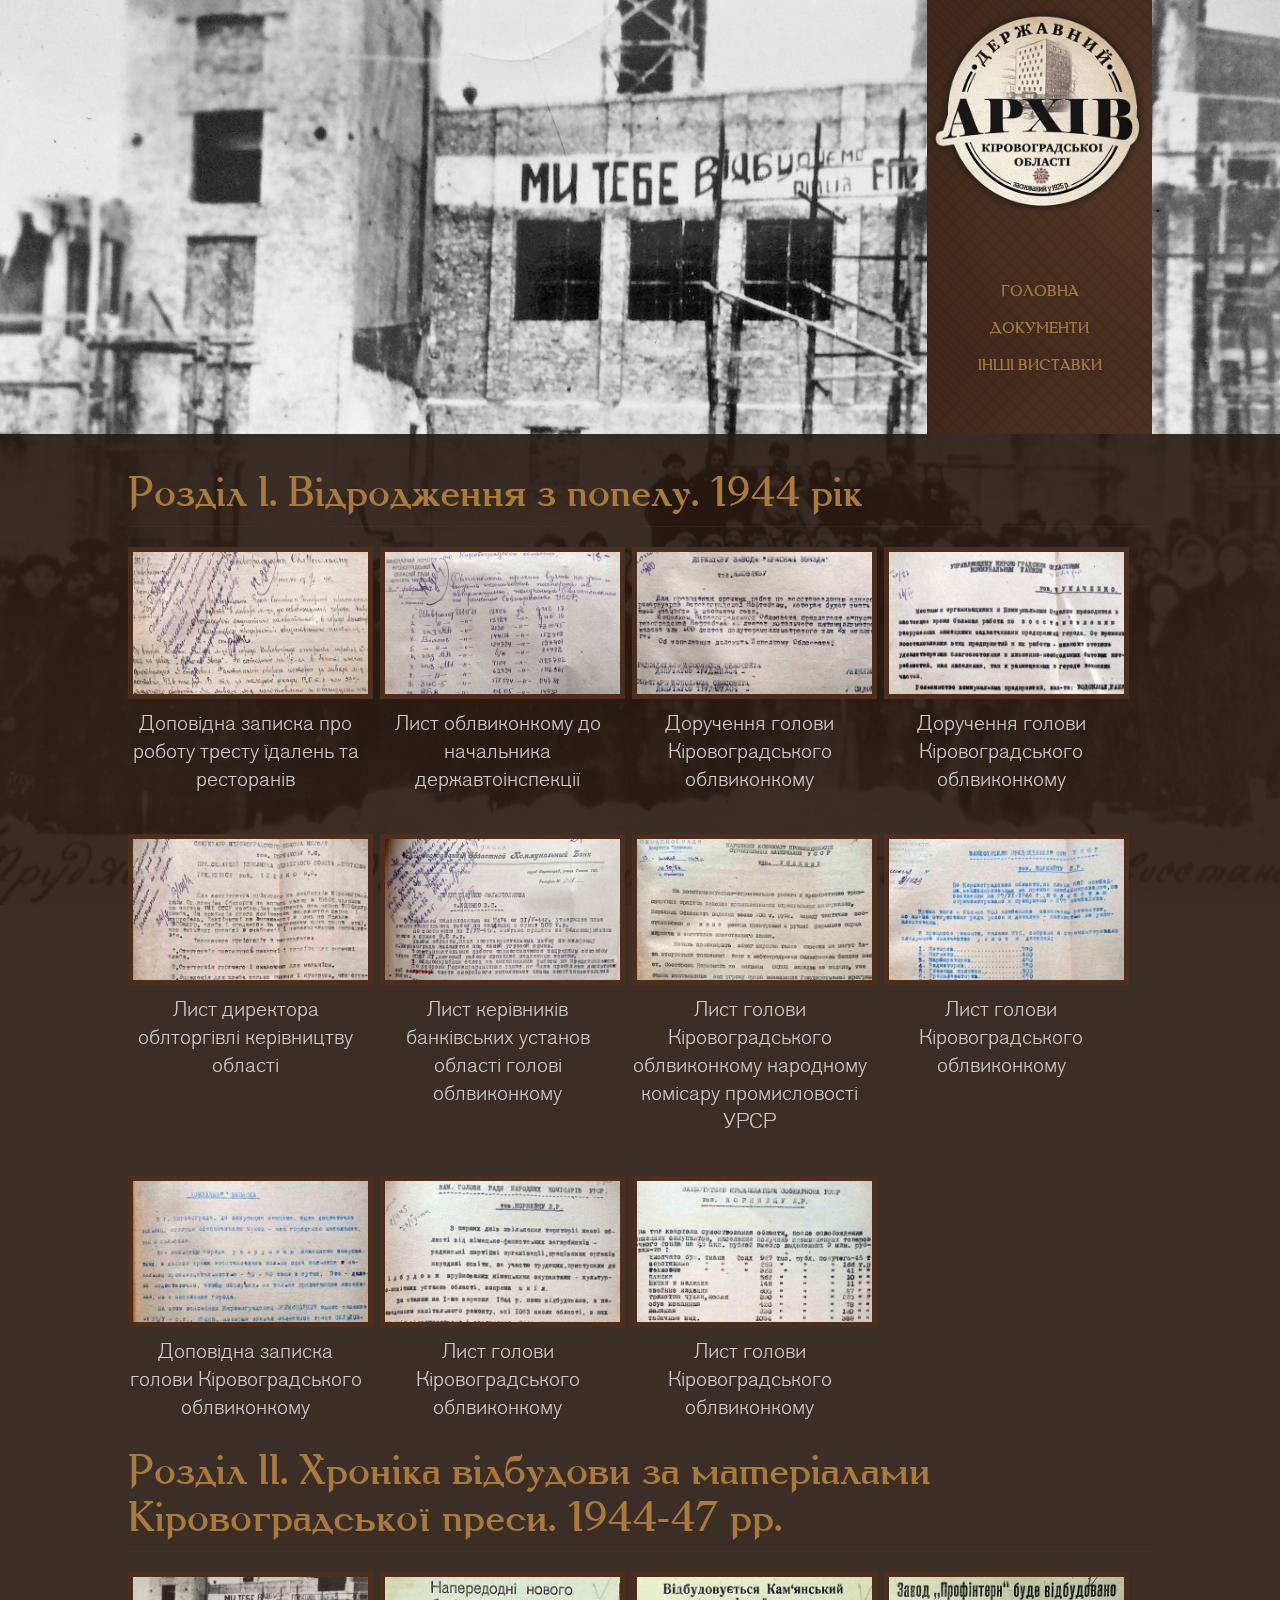
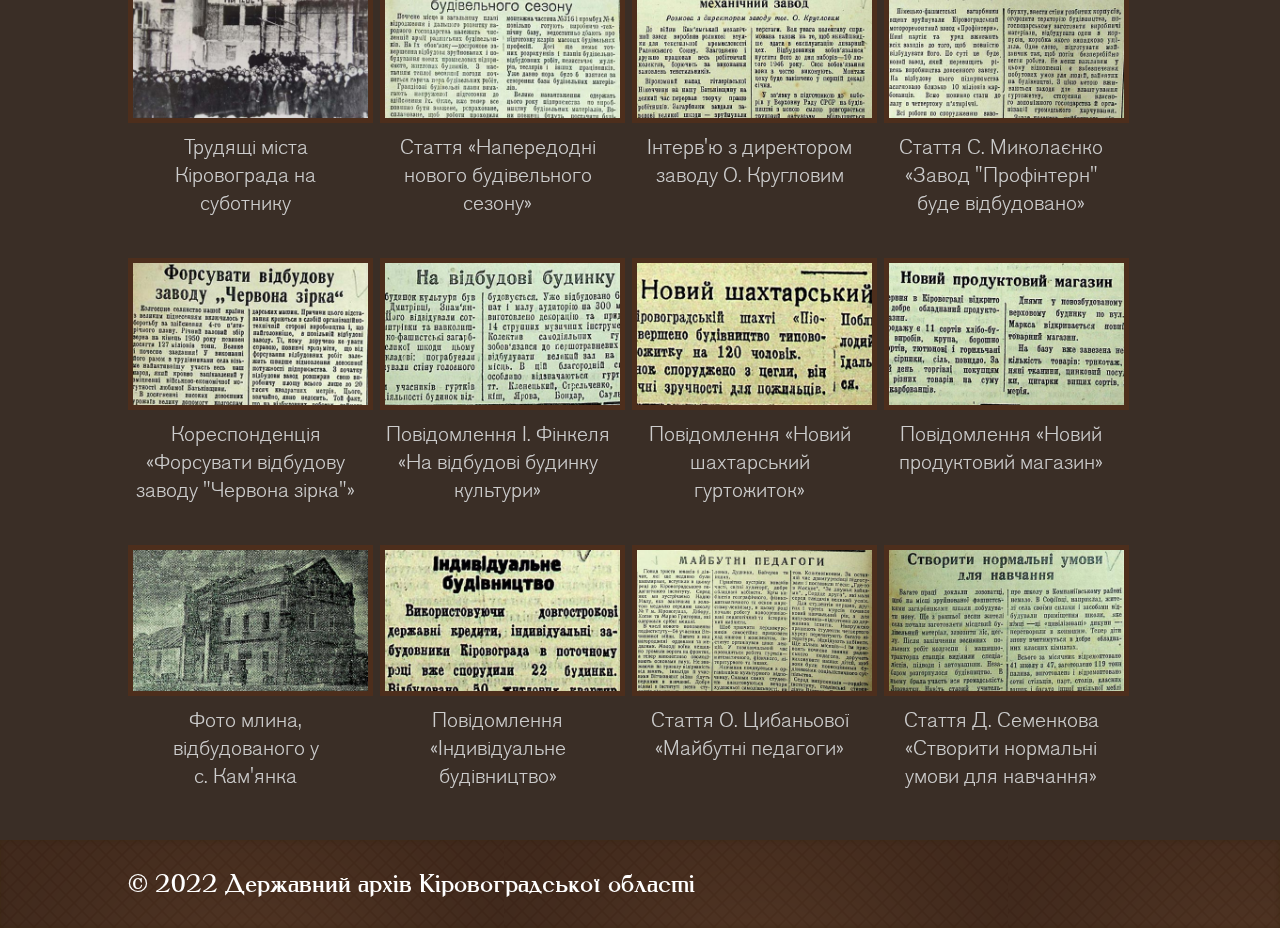
==== commit 9c80bfa6: "gallery.html" ====
--- a/gallery.html
+++ b/gallery.html
@@ -56,7 +56,7 @@
 				</div>
 				<div class="grid_1_of_4 images_1_of_4">
 					<a href="#img2_b" class="b-link-stripe b-animate-go  swipebox"><img src="images/img2.jpg" alt="" class="img-responsive"></a>
-					<p class="klyatva">Звернення облвиконкому до начальника державтоінспекції</p>
+					<p class="klyatva">Лист облвиконкому до начальника державтоінспекції</p>
 				</div>
 				<div class="grid_1_of_4 images_1_of_4">
 					<a href="#img3_b" class="b-link-stripe b-animate-go  swipebox" ><img src="images/img3.jpg" alt="" class="img-responsive"></a>
@@ -64,26 +64,26 @@
 				</div>
 				<div class="grid_1_of_4 images_1_of_4">
 					<a href="#img4_b" class="b-link-stripe b-animate-go  swipebox" ><img src="images/img4.jpg" alt="" class="img-responsive"></a>
-					<p class="klyatva">Розпорядження голови Кіровоградського облвиконкому</p>
+					<p class="klyatva">Доручення голови Кіровоградського облвиконкому</p>
 				</div>
 		   </div>
 
 		   <div class="section group">
 				<div class="grid_1_of_4 images_1_of_4">
 					<a href="#img5_b" class="b-link-stripe b-animate-go  swipebox" ><img src="images/img5.jpg" alt="" class="img-responsive"></a>
-					<p class="klyatva">Доповідь директора облторгівлі керівництву області</p>
+					<p class="klyatva">Лист директора облторгівлі керівництву області</p>
 				</div>
 				<div class="grid_1_of_4 images_1_of_4">
 					<a href="#img6_b" class="b-link-stripe b-animate-go  swipebox" ><img src="images/img6.jpg" alt="" class="img-responsive"></a>
-					<p class="klyatva">Доповідь керівників фінустанов області голові облвиконкому</p>
+					<p class="klyatva">Лист керівників банківських установ області голові облвиконкому</p>
 				</div>
 				<div class="grid_1_of_4 images_1_of_4">
 					<a href="#img7_b" class="b-link-stripe b-animate-go  swipebox" ><img src="images/img7.jpg" alt="" class="img-responsive"></a>
-					<p class="klyatva">Доповідь голови Кіровоградського облвиконкому народному комісару промисловості УРСР</p>
+					<p class="klyatva">Лист голови Кіровоградського облвиконкому народному комісару промисловості УРСР</p>
 				</div>
 				<div class="grid_1_of_4 images_1_of_4">
 					<a href="#img8_b" class="b-link-stripe b-animate-go  swipebox" ><img src="images/img8.jpg" alt="" class="img-responsive"></a>
-					<p class="klyatva">Доповідь голови Кіровоградського облвиконкому</p>
+					<p class="klyatva">Лист голови Кіровоградського облвиконкому</p>
 				</div>
 		   </div>
 
@@ -94,11 +94,11 @@
 				</div>
                 <div class="grid_1_of_4 images_1_of_4">
                     <a href="#img10_b" class="b-link-stripe b-animate-go  swipebox" ><img src="images/img10.jpg" alt="" class="img-responsive"></a>
-					<p class="klyatva">Доповідь голови Кіровоградського облвиконкому </p>
+					<p class="klyatva">Лист голови Кіровоградського облвиконкому </p>
 				</div>
                 <div class="grid_1_of_4 images_1_of_4">
                     <a href="#img11_b" class="b-link-stripe b-animate-go  swipebox" ><img src="images/img11.jpg" alt="" class="img-responsive"></a>
-					<p class="klyatva">Доповідь голови Кіровоградського облвиконкому</p>
+					<p class="klyatva">Лист голови Кіровоградського облвиконкому</p>
 				</div>
 		    </div>
 
@@ -172,7 +172,7 @@
 			   </a>
 			   <a href="#close" class="lightbox" id="img2_b">
 				   <div class="light-div group">
-					   <p class="light-div-box-text-header">Звернення облвиконкому до начальника державтоінспекції УМ НКВС у Кіровоградській області <br>про взяття на облік автомобілів, отриманих за рішення Раднаркому УРСР.</p><br>
+					   <p class="light-div-box-text-header">Лист облвиконкому до начальника державтоінспекції УМ НКВС у Кіровоградській області <br>про взяття на облік автомобілів, отриманих за рішення Раднаркому УРСР.</p><br>
 					   <p class="light-div-box-text" style="text-align: center">ДАКірО, Ф.Р-2860, оп.1, спр. 252, арк. 18</p>
 					   <img src="images/doc2.jpg"><br>
 				   </div>
@@ -186,14 +186,14 @@
 			   </a>
 			   <a href="#close" class="lightbox" id="img4_b">
 				   <div class="light-div group">
-					   <p class="light-div-box-text-header-many">Розпорядження голови Кіровоградського облвиконкому <br>керуючому Кіровоградським обласним комунальним банком про кредитування комунальних установ міста.</p><br>
+					   <p class="light-div-box-text-header-many">Доручення голови Кіровоградського облвиконкому <br>керуючому Кіровоградським обласним комунальним банком про кредитування комунальних установ міста.</p><br>
 					   <p class="light-div-box-text" style="text-align: center">ДАКірО, Ф.Р-2860, оп.1, спр. 252, арк. 63</p>
 					   <img src="images/doc4.jpg"><br>
 				   </div>
 			   </a>
 			   <a href="#close" class="lightbox" id="img5_b">
 				   <div class="light-div group">
-					   <p class="light-div-box-text-header">Доповідь директора облторгівлі керівництву області <br>про проблеми з постачанням області продовольчими товарами.</p><br>
+					   <p class="light-div-box-text-header">Лист директора облторгівлі керівництву області <br>про проблеми з постачанням області продовольчими товарами.</p><br>
 					   <p class="light-div-box-text" style="text-align: center">ДАКірО, Ф.Р-2860, оп.1, спр. 252, арк. 161, 161 зв.</p>
 					   <img src="images/doc5.1.jpg"><br>
 					   <img src="images/doc5.2.jpg"><br>
@@ -201,7 +201,7 @@
 			   </a>
 			   <a href="#close" class="lightbox" id="img6_b">
 				   <div class="light-div group">
-					   <p class="light-div-box-text-header-many">Доповідь керівників фінустанов області голові облвиконкому <br>про стан фінансування відновлення житлового фонду м. Кіровограда.</p><br>
+					   <p class="light-div-box-text-header-many">Лист керівників банківських установ області голові облвиконкому <br>про стан фінансування відновлення житлового фонду м. Кіровограда.</p><br>
 					   <p class="light-div-box-text" style="text-align: center">ДАКірО, Ф.Р-2860, оп.1, спр. 246, арк. 324, 324 зв.</p>
 					   <img src="images/doc6.1.jpg">
 					   <img src="images/doc6.2.jpg">
@@ -209,35 +209,35 @@
 			   </a>
 			   <a href="#close" class="lightbox" id="img7_b">
 				   <div class="light-div group">
-					   <p class="light-div-box-text-header-many">Доповідь голови Кіровоградського облвиконкому народному комісару промисловості УРСР <br>про стан забезпечення паливом та будівельними матеріалами для відбудови області.</p><br>
+					   <p class="light-div-box-text-header-many">Лист голови Кіровоградського облвиконкому народному комісару промисловості УРСР <br>про стан забезпечення паливом та будівельними матеріалами для відбудови області.</p><br>
 					   <p class="light-div-box-text" style="text-align: center">ДАКірО, Ф.Р-2860, оп.1, спр. 251, арк. 32</p>
 					   <img src="images/doc7.jpg">
 				   </div>
 			   </a>
 			   <a href="#close" class="lightbox" id="img8_b">
 				   <div class="light-div group">
-					   <p class="light-div-box-text-header">Доповідь голови Кіровоградського облвиконкому <br>заступнику голови українського уряду про стан ремонту комбайнів в області. </p><br>
+					   <p class="light-div-box-text-header">Лист голови Кіровоградського облвиконкому <br>заступнику голови РНК УРСР про стан ремонту комбайнів в області. </p><br>
 					   <p class="light-div-box-text" style="text-align: center">ДАКірО, Ф.Р-2860, оп.1, спр. 251, арк. 33</p>
 					   <img src="images/doc8.jpg"><br>
 				   </div>
 			   </a>
 			   <a href="#close" class="lightbox" id="img9_b">
 				   <div class="light-div group">
-					   <p class="light-div-box-text-header-many">Доповідна записка голови Кіровоградського облвиконкому <br>заступнику голови раднаркому УРСР про необхідність будівництва млинів у м. Кіровограді.</p><br>
+					   <p class="light-div-box-text-header-many">Доповідна записка голови Кіровоградського облвиконкому <br>заступнику голови РНК УРСР про необхідність будівництва млинів у м. Кіровограді.</p><br>
 					   <p class="light-div-box-text" style="text-align: center">ДАКірО, Ф.Р-2860, оп.1, спр. 251, арк. 41</p>
 					   <img src="images/doc9.jpg">
 				   </div>
 			   </a>
 			   <a href="#close" class="lightbox" id="img10_b">
 				   <div class="light-div group">
-					   <p class="light-div-box-text-header-many">Доповідь голови Кіровоградського облвиконкому <br>заступнику голови українського уряду про відбудову шкіл у Кіровоградській області. </p><br>
+					   <p class="light-div-box-text-header-many">Лист голови Кіровоградського облвиконкому <br>заступнику голови РНК УРСР про відбудову шкіл у Кіровоградській області. </p><br>
 					   <p class="light-div-box-text" style="text-align: center">ДАКірО, Ф.Р-2860, оп.1, спр. 251, арк. 52</p>
 					   <img src="images/doc10.jpg"><br>
 				   </div>
 			   </a>
 			   <a href="#close" class="lightbox" id="img11_b">
 				   <div class="light-div group">
-					   <p class="light-div-box-text-header-many">Доповідь голови Кіровоградського облвиконкому <br>заступнику голови українського уряду про забезпечення області промисловими товарами широкого вжитку. </p><br>
+					   <p class="light-div-box-text-header-many">Лист голови Кіровоградського облвиконкому <br>заступнику голови РНК УРСР про забезпечення області промисловими товарами широкого вжитку. </p><br>
 					   <p class="light-div-box-text" style="text-align: center">ДАКірО, Ф. Р-2860, оп.1, спр. 251, арк. 82</p>
 					   <img src="images/doc11.jpg"><br>
 				   </div>
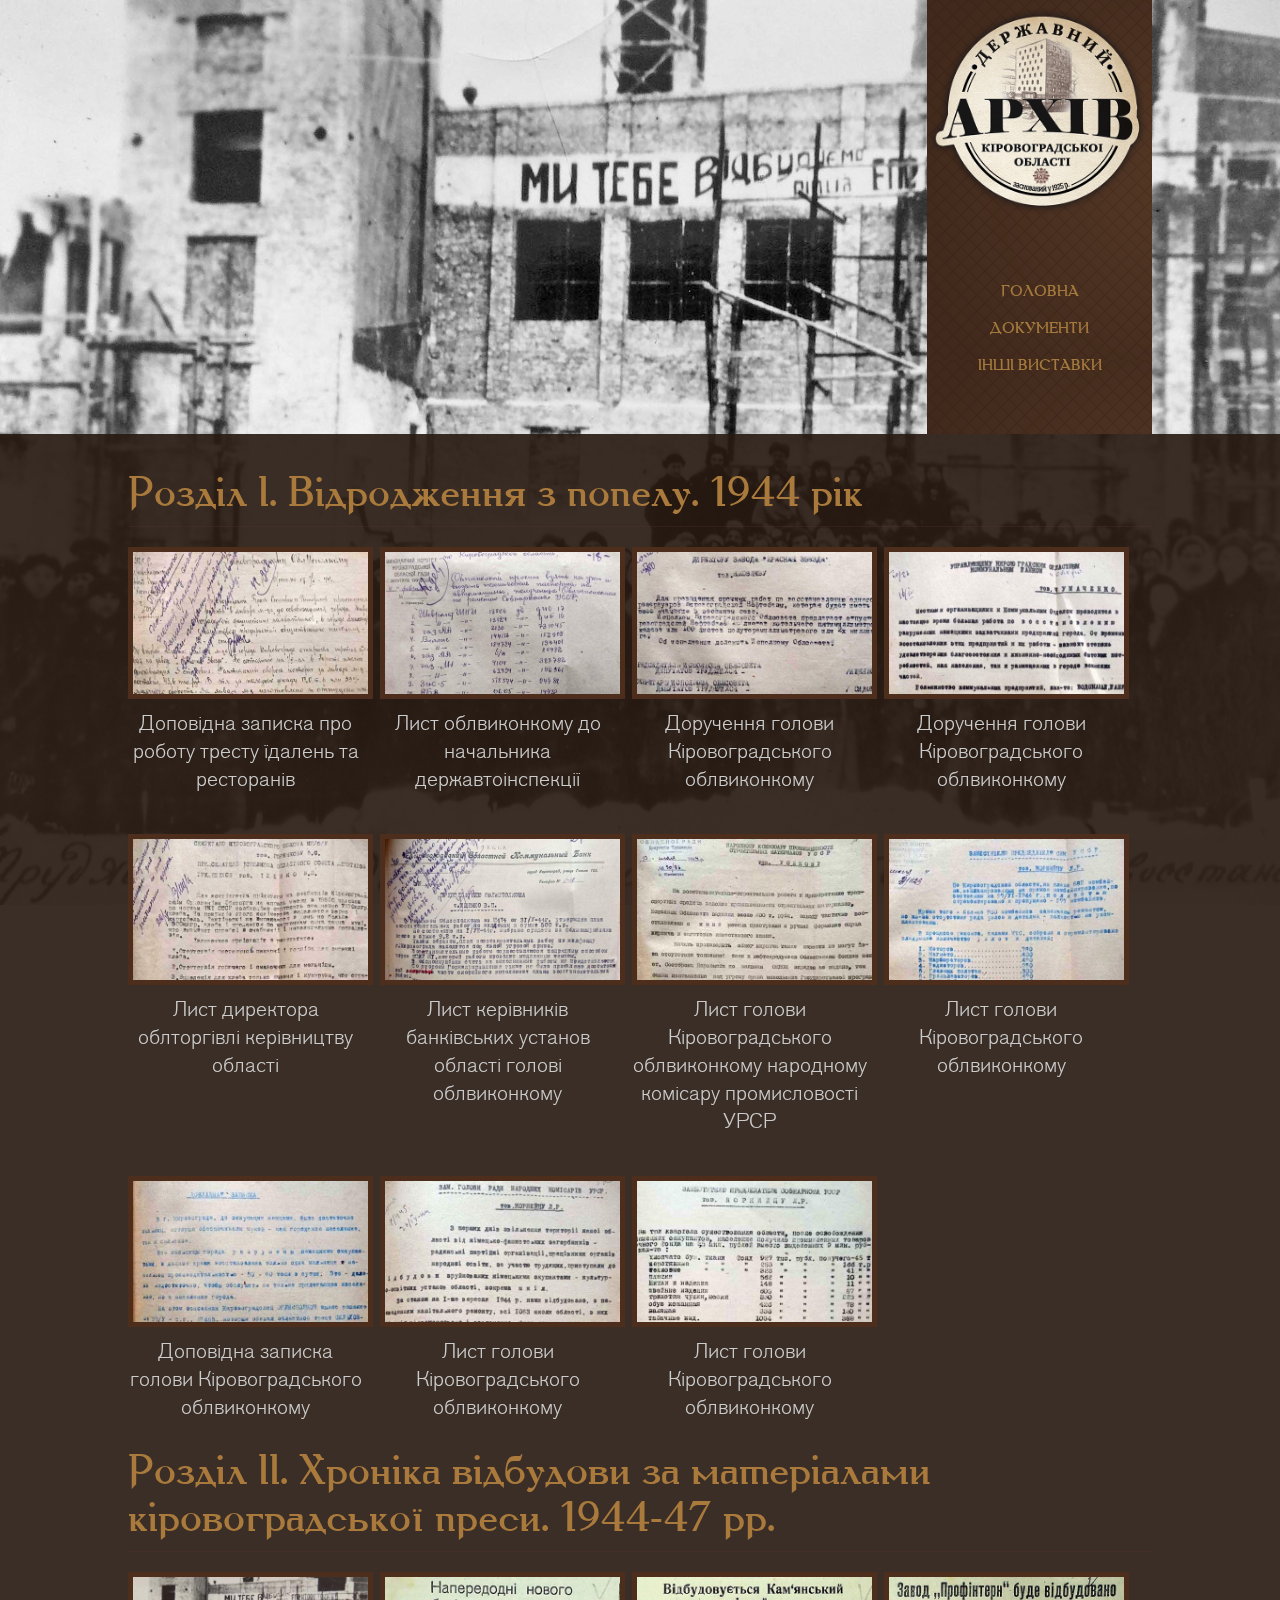
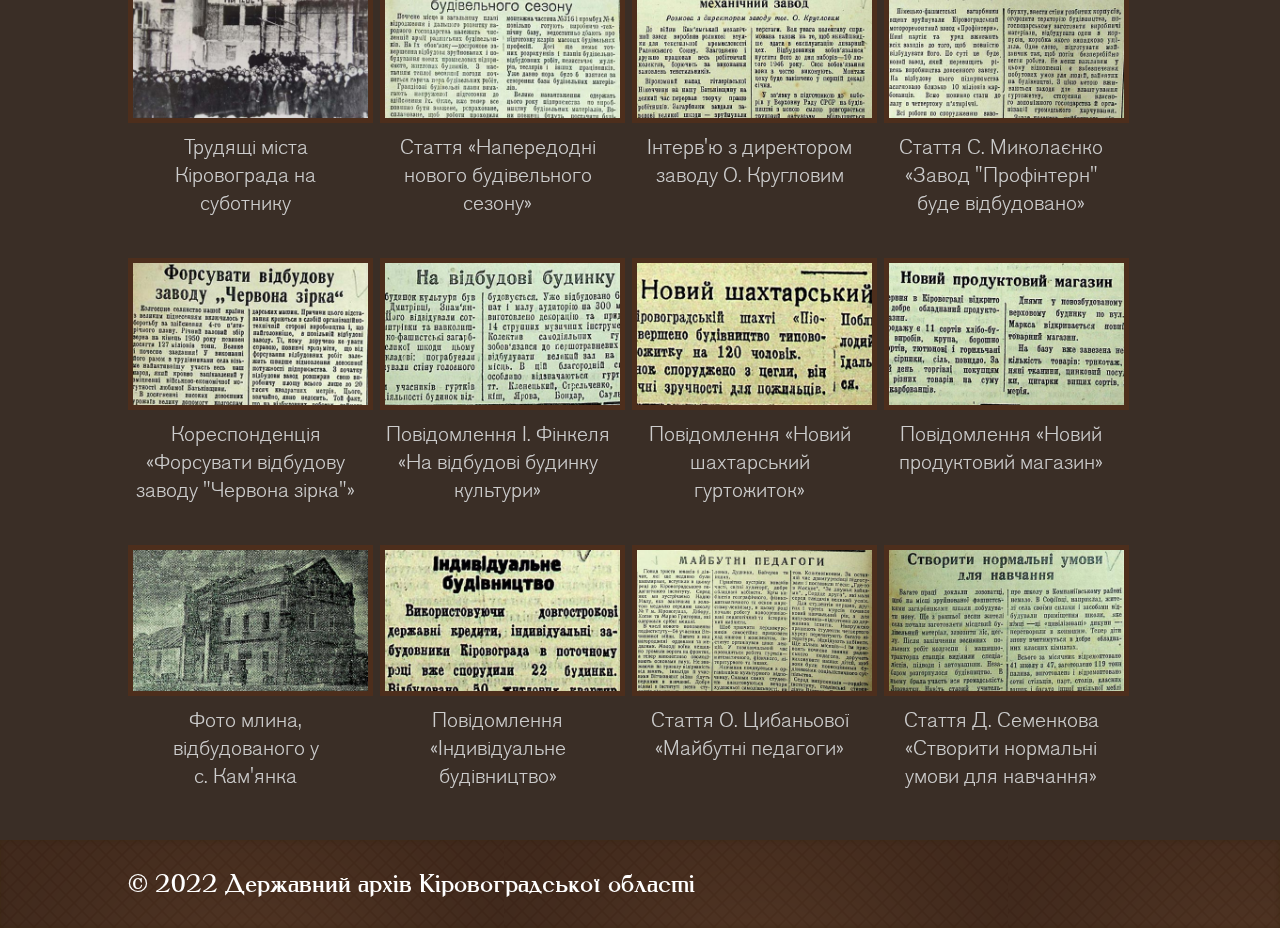
==== commit 33d1e678: "Update gallery.html" ====
--- a/gallery.html
+++ b/gallery.html
@@ -102,7 +102,7 @@
 				</div>
 		    </div>
 
-				 <h3>Розділ ІІ. Хроніка відбудови за матеріалами Кіровоградської преси. 1944-47 рр.</h3>
+				 <h3>Розділ ІІ. Хроніка відбудови за матеріалами кіровоградської преси. 1944-47 рр.</h3>
 				 <div class="section group">
 					 <div class="grid_1_of_4 images_1_of_4">
 						 <a href="#II_img1_b" class="b-link-stripe b-animate-go  swipebox link-doc"><img src="images/II_img1.jpg" alt="" class="img-responsive"></a>
